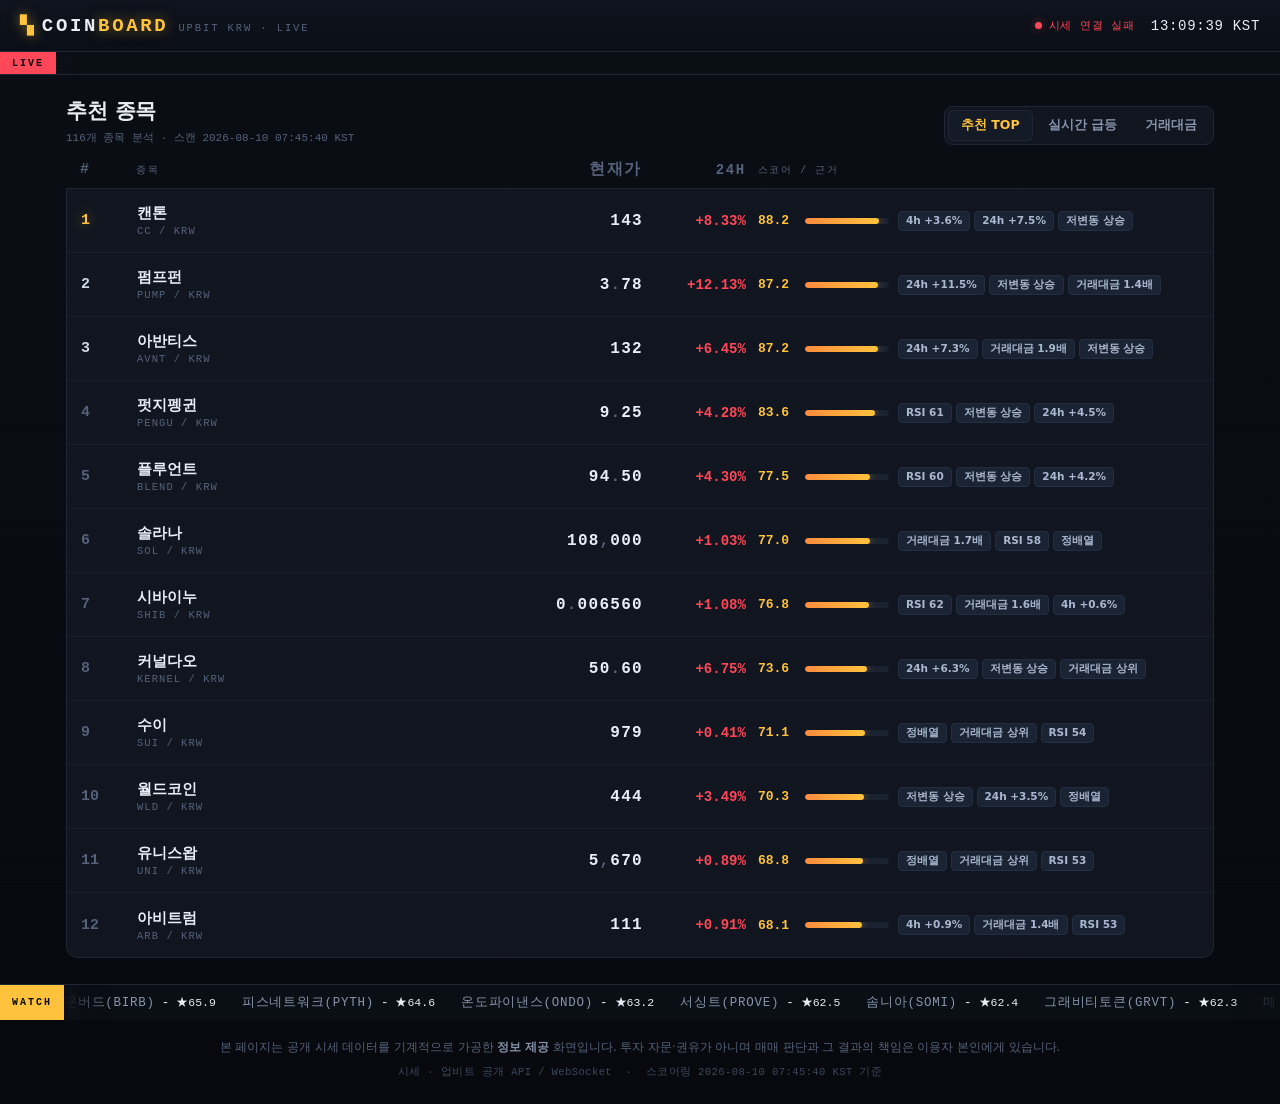
==== docs/index.html @ 60de138f "COIN BOARD: 업비트 실시간 추천 전광판 (정적 Pages + Actions 스코어링)" ====
<!DOCTYPE html>
<html lang="ko">
<head>
<meta charset="utf-8">
<meta name="viewport" content="width=device-width, initial-scale=1, viewport-fit=cover">
<title>COIN BOARD — 실시간 추천 전광판</title>
<meta name="description" content="업비트 실시간 시세를 받아 추천 종목을 전광판으로 표시합니다.">
<meta name="color-scheme" content="dark">
<link rel="stylesheet" href="style.css">
<link rel="icon" href="data:image/svg+xml,<svg xmlns='http://www.w3.org/2000/svg' viewBox='0 0 100 100'><text y='.9em' font-size='90'>📈</text></svg>">
</head>
<body>

<div class="scanlines" aria-hidden="true"></div>

<header class="topbar">
  <div class="brand">
    <span class="logo">▚</span>
    <span class="brand-name">COIN<em>BOARD</em></span>
    <span class="brand-sub">UPBIT KRW · LIVE</span>
  </div>
  <div class="status">
    <span class="conn" id="conn" data-state="connecting">
      <i class="dot"></i><span id="conn-label">연결 중</span>
    </span>
    <span class="clock" id="clock">--:--:--</span>
  </div>
</header>

<!-- 상단 실시간 시세 마퀴 -->
<section class="marquee-wrap" aria-label="실시간 시세">
  <div class="marquee-tag">LIVE</div>
  <div class="marquee" id="marquee-top"><div class="marquee-track" id="track-top"></div></div>
</section>

<main class="board">
  <div class="board-head">
    <div class="board-title">
      <h1>추천 종목</h1>
      <span class="board-meta" id="board-meta">스캔 정보 로딩 중…</span>
    </div>
    <nav class="tabs" id="tabs" role="tablist">
      <button class="tab is-on" data-view="reco" role="tab">추천 TOP</button>
      <button class="tab" data-view="gainers" role="tab">실시간 급등</button>
      <button class="tab" data-view="turnover" role="tab">거래대금</button>
    </nav>
  </div>

  <div class="col-head" id="col-head">
    <span class="c-rank">#</span>
    <span class="c-name">종목</span>
    <span class="c-price">현재가</span>
    <span class="c-chg">24H</span>
    <span class="c-score">스코어 / 근거</span>
  </div>

  <div class="rows" id="rows">
    <div class="skeleton">데이터를 불러오는 중…</div>
  </div>
</main>

<!-- 하단 관심종목 마퀴 -->
<section class="marquee-wrap bottom" aria-label="관심 종목">
  <div class="marquee-tag alt">WATCH</div>
  <div class="marquee"><div class="marquee-track" id="track-bottom"></div></div>
</section>

<footer class="foot">
  <p class="disclaimer">
    본 페이지는 공개 시세 데이터를 기계적으로 가공한 <strong>정보 제공</strong> 화면입니다.
    투자 자문·권유가 아니며 매매 판단과 그 결과의 책임은 이용자 본인에게 있습니다.
  </p>
  <p class="src">시세 · 업비트 공개 API / WebSocket &nbsp;·&nbsp; 스코어링 <span id="foot-scan">—</span></p>
</footer>

<script src="config.js"></script>
<script src="app.js"></script>
</body>
</html>
---- docs/style.css ----
/* COIN BOARD — 공항 안내판 느낌의 시세 전광판
   상승 = 빨강 / 하락 = 파랑 (국내 관행, 업비트와 동일) */

:root {
  --bg: #07090e;
  --bg-2: #0c1017;
  --panel: #10151f;
  --panel-2: #131a26;
  --line: #1e2635;
  --line-soft: #171e2b;

  --txt: #e8edf6;
  --txt-dim: #8794ab;
  --txt-faint: #55617a;

  --up: #ff4757;
  --up-glow: rgba(255, 71, 87, .45);
  --down: #3d8bfd;
  --down-glow: rgba(61, 139, 253, .45);
  --flat: #7c8798;

  --amber: #ffc23d;
  --amber-glow: rgba(255, 194, 61, .5);
  --mint: #2ee6a8;

  --mono: ui-monospace, "SF Mono", "JetBrains Mono", "D2Coding", Menlo, Consolas, monospace;
  --sans: -apple-system, BlinkMacSystemFont, "Pretendard", "Apple SD Gothic Neo",
          "Malgun Gothic", system-ui, sans-serif;

  --row-h: 64px;
}

* { box-sizing: border-box; }

html, body {
  margin: 0;
  padding: 0;
  background: var(--bg);
  color: var(--txt);
  font-family: var(--sans);
  -webkit-font-smoothing: antialiased;
  -webkit-text-size-adjust: 100%;
}

body {
  min-height: 100dvh;
  display: flex;
  flex-direction: column;
  background-image:
    radial-gradient(1200px 600px at 50% -10%, #16203300 0%, #0000 70%),
    linear-gradient(180deg, #0a0d14 0%, #07090e 100%);
  padding-top: env(safe-area-inset-top);
  padding-bottom: env(safe-area-inset-bottom);
}

/* CRT 스캔라인 — 전광판 질감 */
.scanlines {
  position: fixed;
  inset: 0;
  pointer-events: none;
  z-index: 100;
  background: repeating-linear-gradient(
    180deg, rgba(255,255,255,.016) 0 1px, transparent 1px 3px
  );
  mix-blend-mode: overlay;
}

/* ── 상단바 ───────────────────────────────────────────── */
.topbar {
  display: flex;
  align-items: center;
  justify-content: space-between;
  gap: 12px;
  padding: 14px 20px;
  border-bottom: 1px solid var(--line);
  background: linear-gradient(180deg, #0e131d, #0a0e16);
}

.brand { display: flex; align-items: baseline; gap: 10px; min-width: 0; }

.logo {
  color: var(--amber);
  font-size: 18px;
  letter-spacing: -2px;
  text-shadow: 0 0 12px var(--amber-glow);
}

.brand-name {
  font-family: var(--mono);
  font-size: 19px;
  font-weight: 700;
  letter-spacing: .14em;
}
.brand-name em {
  font-style: normal;
  color: var(--amber);
  text-shadow: 0 0 14px var(--amber-glow);
}

.brand-sub {
  font-family: var(--mono);
  font-size: 10.5px;
  letter-spacing: .18em;
  color: var(--txt-faint);
  white-space: nowrap;
}

.status { display: flex; align-items: center; gap: 16px; flex-shrink: 0; }

.conn {
  display: inline-flex;
  align-items: center;
  gap: 7px;
  font-family: var(--mono);
  font-size: 11px;
  letter-spacing: .08em;
  color: var(--txt-dim);
}
.conn .dot {
  width: 7px; height: 7px;
  border-radius: 50%;
  background: var(--txt-faint);
  box-shadow: 0 0 8px currentColor;
}
.conn[data-state="live"] .dot { background: var(--mint); box-shadow: 0 0 10px var(--mint); animation: pulse 1.8s ease-in-out infinite; }
.conn[data-state="live"] { color: var(--mint); }
.conn[data-state="connecting"] .dot { background: var(--amber); box-shadow: 0 0 10px var(--amber-glow); animation: pulse .9s ease-in-out infinite; }
.conn[data-state="down"] .dot { background: var(--up); box-shadow: 0 0 10px var(--up-glow); }
.conn[data-state="down"] { color: var(--up); }

@keyframes pulse { 0%,100% { opacity: 1 } 50% { opacity: .35 } }

.clock {
  font-family: var(--mono);
  font-size: 14px;
  font-variant-numeric: tabular-nums;
  color: var(--txt);
  letter-spacing: .05em;
}

/* ── 마퀴 ─────────────────────────────────────────────── */
.marquee-wrap {
  display: flex;
  align-items: stretch;
  border-bottom: 1px solid var(--line);
  background: #0a0e15;
  overflow: hidden;
}
.marquee-wrap.bottom { border-bottom: none; border-top: 1px solid var(--line); }

.marquee-tag {
  flex-shrink: 0;
  display: flex;
  align-items: center;
  padding: 0 12px;
  font-family: var(--mono);
  font-size: 10px;
  font-weight: 700;
  letter-spacing: .2em;
  color: #07090e;
  background: var(--up);
  box-shadow: 0 0 20px var(--up-glow);
}
.marquee-tag.alt { background: var(--amber); box-shadow: 0 0 20px var(--amber-glow); }

.marquee { flex: 1; overflow: hidden; position: relative; }
.marquee::after {
  content: "";
  position: absolute;
  inset: 0;
  pointer-events: none;
  background: linear-gradient(90deg, #0a0e15 0%, transparent 4%, transparent 96%, #0a0e15 100%);
}

.marquee-track {
  display: inline-flex;
  align-items: center;
  gap: 26px;
  padding: 9px 0;
  white-space: nowrap;
  will-change: transform;
  animation: scroll-x 58s linear infinite;
}
.marquee-wrap.bottom .marquee-track { animation-duration: 46s; animation-direction: reverse; }
.marquee:hover .marquee-track { animation-play-state: paused; }

@keyframes scroll-x {
  from { transform: translate3d(0, 0, 0); }
  to   { transform: translate3d(-50%, 0, 0); }
}

.mq-item {
  display: inline-flex;
  align-items: baseline;
  gap: 7px;
  font-family: var(--mono);
  font-size: 12.5px;
  font-variant-numeric: tabular-nums;
}
.mq-sym { color: var(--txt-dim); letter-spacing: .06em; }
.mq-price { color: var(--txt); }
.mq-chg { font-size: 11.5px; }
.mq-item.up .mq-chg, .mq-item.up .mq-price { color: var(--up); }
.mq-item.down .mq-chg, .mq-item.down .mq-price { color: var(--down); }
.mq-item.flat .mq-chg { color: var(--flat); }

/* ── 보드 ─────────────────────────────────────────────── */
.board {
  flex: 1;
  width: 100%;
  max-width: 1180px;
  margin: 0 auto;
  padding: 22px 16px 26px;
}

.board-head {
  display: flex;
  align-items: flex-end;
  justify-content: space-between;
  gap: 16px;
  flex-wrap: wrap;
  margin-bottom: 14px;
}

.board-title h1 {
  margin: 0;
  font-size: 21px;
  font-weight: 800;
  letter-spacing: -.01em;
}
.board-meta {
  display: block;
  margin-top: 5px;
  font-family: var(--mono);
  font-size: 11px;
  color: var(--txt-faint);
  font-variant-numeric: tabular-nums;
}

.tabs {
  display: flex;
  gap: 2px;
  padding: 3px;
  background: var(--panel);
  border: 1px solid var(--line);
  border-radius: 9px;
}
.tab {
  appearance: none;
  border: 0;
  background: transparent;
  color: var(--txt-dim);
  font-family: var(--sans);
  font-size: 12.5px;
  font-weight: 600;
  padding: 7px 13px;
  border-radius: 6px;
  cursor: pointer;
  transition: background .15s, color .15s;
  white-space: nowrap;
}
.tab:hover { color: var(--txt); }
.tab.is-on {
  background: var(--panel-2);
  color: var(--amber);
  box-shadow: inset 0 0 0 1px var(--line);
}

/* 컬럼 그리드 — 헤더와 행이 동일한 트랙을 쓴다 */
.col-head, .row {
  display: grid;
  grid-template-columns: 44px minmax(0, 1fr) 140px 92px minmax(0, 1.25fr);
  align-items: center;
  gap: 12px;
}

.col-head {
  padding: 0 14px 8px;
  font-family: var(--mono);
  font-size: 10px;
  letter-spacing: .16em;
  color: var(--txt-faint);
  border-bottom: 1px solid var(--line);
}
.col-head .c-price, .col-head .c-chg { text-align: right; }

.rows {
  display: flex;
  flex-direction: column;
  border: 1px solid var(--line);
  border-top: 0;
  border-radius: 0 0 12px 12px;
  overflow: hidden;
  background: var(--panel);
}

.skeleton {
  padding: 44px 16px;
  text-align: center;
  color: var(--txt-faint);
  font-family: var(--mono);
  font-size: 12px;
}

.row {
  position: relative;
  min-height: var(--row-h);
  padding: 10px 14px;
  border-bottom: 1px solid var(--line-soft);
  background: var(--panel);
  transition: background .2s;
}
.row:last-child { border-bottom: 0; }
.row:hover { background: var(--panel-2); }

/* 가격 변동 시 행 전체가 번쩍 — 전광판의 핵심 연출 */
.row.tick-up::before, .row.tick-down::before {
  content: "";
  position: absolute;
  inset: 0;
  pointer-events: none;
  animation: tick-flash .55s ease-out forwards;
}
.row.tick-up::before  { background: linear-gradient(90deg, var(--up-glow), transparent 55%); }
.row.tick-down::before { background: linear-gradient(90deg, var(--down-glow), transparent 55%); }
@keyframes tick-flash { from { opacity: .85 } to { opacity: 0 } }

.c-rank {
  font-family: var(--mono);
  font-size: 15px;
  font-weight: 700;
  color: var(--txt-faint);
  font-variant-numeric: tabular-nums;
}
.row:nth-child(1) .c-rank { color: var(--amber); text-shadow: 0 0 12px var(--amber-glow); }
.row:nth-child(2) .c-rank,
.row:nth-child(3) .c-rank { color: #cfd8e8; }

.c-name { min-width: 0; }
.n-ko {
  display: block;
  font-size: 14.5px;
  font-weight: 700;
  letter-spacing: -.01em;
  white-space: nowrap;
  overflow: hidden;
  text-overflow: ellipsis;
}
.n-sym {
  display: block;
  margin-top: 2px;
  font-family: var(--mono);
  font-size: 10.5px;
  letter-spacing: .1em;
  color: var(--txt-faint);
}
.badge-caution {
  display: inline-block;
  margin-left: 6px;
  padding: 1px 5px;
  border-radius: 3px;
  font-size: 9.5px;
  font-weight: 700;
  letter-spacing: .04em;
  color: #07090e;
  background: var(--amber);
  vertical-align: 1px;
}

/* 가격 — 스플릿플랩 */
.c-price {
  display: flex;
  justify-content: flex-end;
  align-items: center;
  gap: 1px;
  font-family: var(--mono);
  font-size: 16px;
  font-weight: 600;
  font-variant-numeric: tabular-nums;
  perspective: 320px;
}
.flap {
  display: inline-block;
  min-width: .62em;
  text-align: center;
  transform-style: preserve-3d;
  backface-visibility: hidden;
}
.flap.sep { min-width: .34em; color: var(--txt-faint); }
.flap.flip { animation: flap .26s cubic-bezier(.38, .02, .3, 1); }
@keyframes flap {
  0%   { transform: rotateX(0deg);    filter: brightness(1); }
  49%  { transform: rotateX(-88deg);  filter: brightness(2.2); }
  51%  { transform: rotateX(88deg);   filter: brightness(2.2); }
  100% { transform: rotateX(0deg);    filter: brightness(1); }
}

.c-price.up  { color: var(--up); }
.c-price.down { color: var(--down); }

.c-chg {
  text-align: right;
  font-family: var(--mono);
  font-size: 14px;
  font-weight: 700;
  font-variant-numeric: tabular-nums;
}
.c-chg.up { color: var(--up); }
.c-chg.down { color: var(--down); }
.c-chg.flat { color: var(--flat); }

/* 스코어 + 근거 */
.c-score { min-width: 0; }
.score-line {
  display: flex;
  align-items: center;
  gap: 9px;
  flex-wrap: wrap;
}
.score-num {
  font-family: var(--mono);
  font-size: 13px;
  font-weight: 700;
  color: var(--amber);
  font-variant-numeric: tabular-nums;
  min-width: 38px;
}
.gauge {
  position: relative;
  flex: 0 0 84px;   /* 게이지가 컬럼 전체를 먹으면 근거 태그가 밀린다 */
  height: 6px;
  border-radius: 3px;
  background: #1a2230;
  overflow: hidden;
}
.gauge > i {
  display: block;
  height: 100%;
  border-radius: 3px;
  background: linear-gradient(90deg, #ff8a3d, var(--amber));
  box-shadow: 0 0 10px var(--amber-glow);
  transition: width .6s cubic-bezier(.2,.8,.2,1);
}
.tags {
  display: flex;
  flex-wrap: wrap;
  gap: 4px;
  flex: 1 1 auto;
  min-width: 0;
}
.tag {
  font-size: 10.5px;
  font-weight: 600;
  padding: 2px 7px;
  border-radius: 4px;
  background: #1a2333;
  color: #a9b8d0;
  border: 1px solid #232e42;
  white-space: nowrap;
}
.tag.warn { background: #3a2412; color: var(--amber); border-color: #563618; }

/* 실시간 뷰에서는 스코어 대신 거래대금 표시 */
.live-note {
  font-family: var(--mono);
  font-size: 11.5px;
  color: var(--txt-dim);
  font-variant-numeric: tabular-nums;
}
.live-note b { color: var(--txt); font-weight: 600; }

/* ── 푸터 ─────────────────────────────────────────────── */
.foot {
  max-width: 1180px;
  margin: 0 auto;
  padding: 18px 16px 26px;
  text-align: center;
}
.disclaimer {
  margin: 0 0 8px;
  font-size: 11.5px;
  line-height: 1.65;
  color: var(--txt-faint);
}
.disclaimer strong { color: var(--txt-dim); }
.src {
  margin: 0;
  font-family: var(--mono);
  font-size: 10.5px;
  color: #3d475c;
  letter-spacing: .04em;
}

/* ── 모바일 ───────────────────────────────────────────── */
@media (max-width: 760px) {
  :root { --row-h: 60px; }

  .topbar { padding: 11px 14px; }
  .brand-sub { display: none; }
  .brand-name { font-size: 16px; }
  .clock { font-size: 12px; }

  .board { padding: 16px 10px 20px; }
  .board-head { align-items: stretch; }
  .tabs { width: 100%; }
  .tab { flex: 1; text-align: center; padding: 8px 6px; }

  /* 스코어 컬럼은 이름 아래로 내린다 */
  .col-head, .row {
    grid-template-columns: 30px minmax(0, 1fr) 108px 74px;
    gap: 8px;
  }
  .col-head .c-score { display: none; }
  .c-score {
    grid-column: 2 / -1;
    grid-row: 2;
    margin-top: 7px;
  }
  .row { padding: 9px 11px; }
  .c-price { font-size: 14.5px; }
  .c-chg { font-size: 12.5px; }
  .n-ko { font-size: 13.5px; }
  .tags { margin-top: 5px; }
  .tag { font-size: 10px; }
}

@media (prefers-reduced-motion: reduce) {
  .marquee-track { animation: none; }
  .flap.flip { animation: none; }
  .row.tick-up::before, .row.tick-down::before { animation: none; opacity: 0; }
  .conn .dot { animation: none !important; }
}
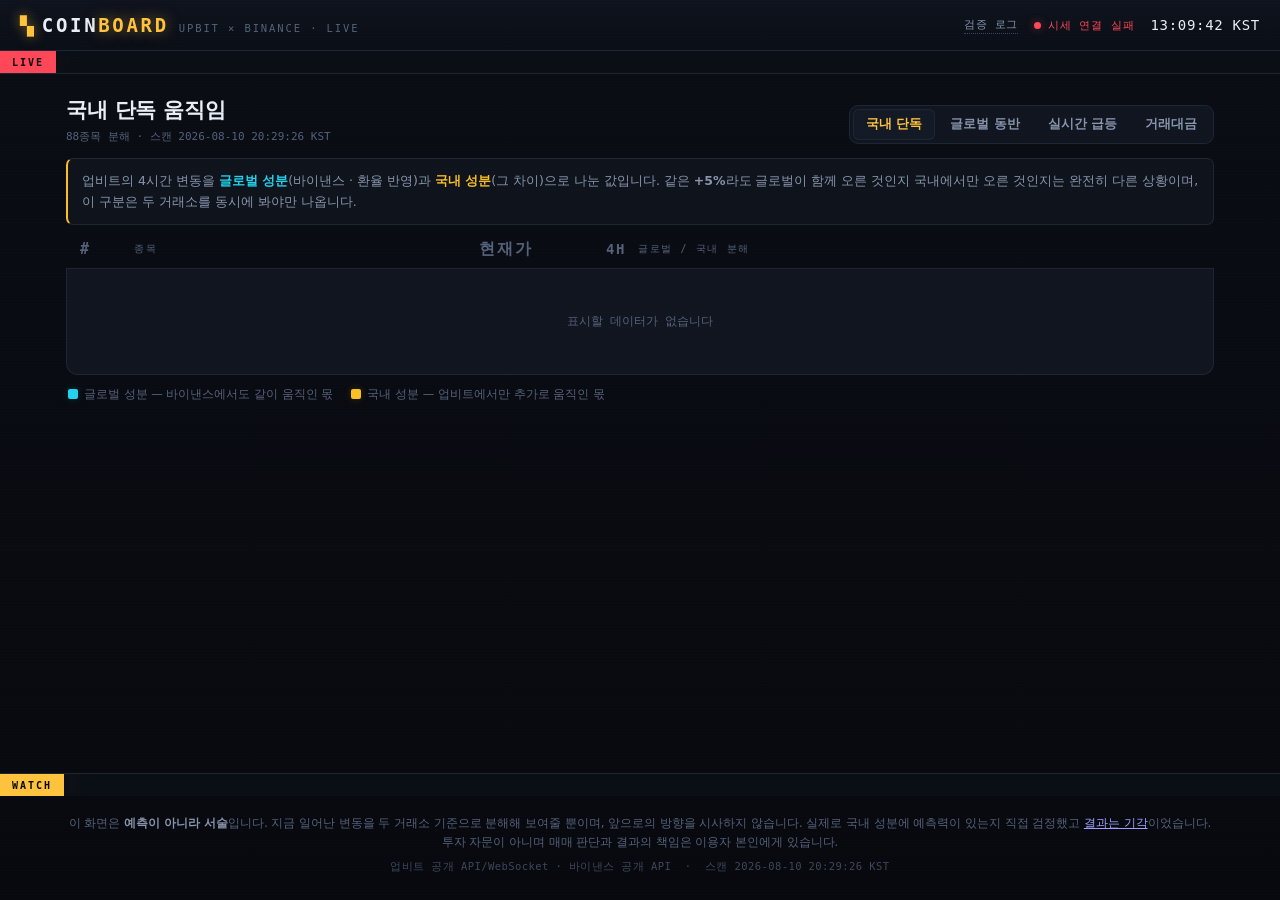
==== commit 9e61ef42: "예측 스크리너 → 국내/글로벌 분해 전광판으로 전환 세 신호를 검정해 전부 기각: - Δ김치프리미엄: GAP 1h에서 IC -0.177 → -0.003 (bid-ask bounce" ====
--- a/docs/index.html
+++ b/docs/index.html
@@ -3,11 +3,11 @@
 <head>
 <meta charset="utf-8">
 <meta name="viewport" content="width=device-width, initial-scale=1, viewport-fit=cover">
-<title>COIN BOARD — 실시간 추천 전광판</title>
-<meta name="description" content="업비트 실시간 시세를 받아 추천 종목을 전광판으로 표시합니다.">
+<title>COIN BOARD — 국내 vs 글로벌 실시간 분해</title>
+<meta name="description" content="업비트 가격 변동을 글로벌 성분과 국내 성분으로 분해해 실시간으로 보여줍니다.">
 <meta name="color-scheme" content="dark">
 <link rel="stylesheet" href="style.css">
-<link rel="icon" href="data:image/svg+xml,<svg xmlns='http://www.w3.org/2000/svg' viewBox='0 0 100 100'><text y='.9em' font-size='90'>📈</text></svg>">
+<link rel="icon" href="data:image/svg+xml,<svg xmlns='http://www.w3.org/2000/svg' viewBox='0 0 100 100'><text y='.9em' font-size='90'>📊</text></svg>">
 </head>
 <body>
 
@@ -17,9 +17,10 @@
   <div class="brand">
     <span class="logo">▚</span>
     <span class="brand-name">COIN<em>BOARD</em></span>
-    <span class="brand-sub">UPBIT KRW · LIVE</span>
+    <span class="brand-sub">UPBIT × BINANCE · LIVE</span>
   </div>
   <div class="status">
+    <a class="nav-link" href="research.html">검증 로그</a>
     <span class="conn" id="conn" data-state="connecting">
       <i class="dot"></i><span id="conn-label">연결 중</span>
     </span>
@@ -27,7 +28,6 @@
   </div>
 </header>
 
-<!-- 상단 실시간 시세 마퀴 -->
 <section class="marquee-wrap" aria-label="실시간 시세">
   <div class="marquee-tag">LIVE</div>
   <div class="marquee" id="marquee-top"><div class="marquee-track" id="track-top"></div></div>
@@ -36,30 +36,42 @@
 <main class="board">
   <div class="board-head">
     <div class="board-title">
-      <h1>추천 종목</h1>
-      <span class="board-meta" id="board-meta">스캔 정보 로딩 중…</span>
+      <h1 id="view-title">국내 단독 움직임</h1>
+      <span class="board-meta" id="board-meta">로딩 중…</span>
     </div>
     <nav class="tabs" id="tabs" role="tablist">
-      <button class="tab is-on" data-view="reco" role="tab">추천 TOP</button>
+      <button class="tab is-on" data-view="korea" role="tab">국내 단독</button>
+      <button class="tab" data-view="global" role="tab">글로벌 동반</button>
       <button class="tab" data-view="gainers" role="tab">실시간 급등</button>
       <button class="tab" data-view="turnover" role="tab">거래대금</button>
     </nav>
   </div>
 
+  <p class="explain" id="explain">
+    업비트의 4시간 변동을 <b class="c-g">글로벌 성분</b>(바이낸스 · 환율 반영)과
+    <b class="c-k">국내 성분</b>(그 차이)으로 나눈 값입니다.
+    같은 <b>+5%</b>라도 글로벌이 함께 오른 것인지 국내에서만 오른 것인지는 완전히 다른 상황이며,
+    이 구분은 두 거래소를 동시에 봐야만 나옵니다.
+  </p>
+
   <div class="col-head" id="col-head">
     <span class="c-rank">#</span>
     <span class="c-name">종목</span>
     <span class="c-price">현재가</span>
-    <span class="c-chg">24H</span>
-    <span class="c-score">스코어 / 근거</span>
+    <span class="c-chg">4H</span>
+    <span class="c-score">글로벌 / 국내 분해</span>
   </div>
 
   <div class="rows" id="rows">
     <div class="skeleton">데이터를 불러오는 중…</div>
   </div>
+
+  <p class="legend">
+    <span class="key"><i class="sw g"></i>글로벌 성분 — 바이낸스에서도 같이 움직인 몫</span>
+    <span class="key"><i class="sw k"></i>국내 성분 — 업비트에서만 추가로 움직인 몫</span>
+  </p>
 </main>
 
-<!-- 하단 관심종목 마퀴 -->
 <section class="marquee-wrap bottom" aria-label="관심 종목">
   <div class="marquee-tag alt">WATCH</div>
   <div class="marquee"><div class="marquee-track" id="track-bottom"></div></div>
@@ -67,10 +79,12 @@
 
 <footer class="foot">
   <p class="disclaimer">
-    본 페이지는 공개 시세 데이터를 기계적으로 가공한 <strong>정보 제공</strong> 화면입니다.
-    투자 자문·권유가 아니며 매매 판단과 그 결과의 책임은 이용자 본인에게 있습니다.
+    이 화면은 <strong>예측이 아니라 서술</strong>입니다. 지금 일어난 변동을 두 거래소 기준으로 분해해
+    보여줄 뿐이며, 앞으로의 방향을 시사하지 않습니다.
+    실제로 국내 성분에 예측력이 있는지 직접 검정했고 <a href="research.html">결과는 기각</a>이었습니다.
+    투자 자문이 아니며 매매 판단과 결과의 책임은 이용자 본인에게 있습니다.
   </p>
-  <p class="src">시세 · 업비트 공개 API / WebSocket &nbsp;·&nbsp; 스코어링 <span id="foot-scan">—</span></p>
+  <p class="src">업비트 공개 API/WebSocket · 바이낸스 공개 API &nbsp;·&nbsp; 스캔 <span id="foot-scan">—</span></p>
 </footer>
 
 <script src="config.js"></script>
--- a/docs/style.css
+++ b/docs/style.css
@@ -22,6 +22,12 @@
   --amber: #ffc23d;
   --amber-glow: rgba(255, 194, 61, .5);
   --mint: #2ee6a8;
+
+  /* 분해 전용 색 — 상승/하락(빨강·파랑)과 절대 겹치면 안 된다 */
+  --global: #22d3ee;
+  --global-dim: rgba(34, 211, 238, .18);
+  --korea: #fbbf24;
+  --korea-dim: rgba(251, 191, 36, .18);
 
   --mono: ui-monospace, "SF Mono", "JetBrains Mono", "D2Coding", Menlo, Consolas, monospace;
   --sans: -apple-system, BlinkMacSystemFont, "Pretendard", "Apple SD Gothic Neo",
@@ -269,7 +275,7 @@
 /* 컬럼 그리드 — 헤더와 행이 동일한 트랙을 쓴다 */
 .col-head, .row {
   display: grid;
-  grid-template-columns: 44px minmax(0, 1fr) 140px 92px minmax(0, 1.25fr);
+  grid-template-columns: 42px minmax(0, .85fr) 128px 82px minmax(0, 1.85fr);
   align-items: center;
   gap: 12px;
 }
@@ -460,6 +466,81 @@
 }
 .tag.warn { background: #3a2412; color: var(--amber); border-color: #563618; }
 
+/* ── 분해 ─────────────────────────────────────────────── */
+.c-g { color: var(--global); }
+.c-k { color: var(--korea); }
+
+.nav-link {
+  font-family: var(--mono);
+  font-size: 11px;
+  letter-spacing: .06em;
+  color: var(--txt-dim);
+  text-decoration: none;
+  border-bottom: 1px dotted #39445a;
+  padding-bottom: 1px;
+}
+.nav-link:hover { color: var(--amber); border-color: var(--amber); }
+
+.explain {
+  margin: 0 0 14px;
+  padding: 11px 14px;
+  border: 1px solid var(--line);
+  border-left: 2px solid var(--korea);
+  border-radius: 7px;
+  background: #0e131c;
+  font-size: 12.5px;
+  line-height: 1.7;
+  color: var(--txt-dim);
+}
+.explain b { font-weight: 700; }
+
+.legend {
+  display: flex;
+  flex-wrap: wrap;
+  gap: 6px 18px;
+  margin: 12px 2px 0;
+  font-size: 11.5px;
+  color: var(--txt-faint);
+}
+.key { display: inline-flex; align-items: center; gap: 6px; }
+.sw { width: 10px; height: 10px; border-radius: 2px; display: inline-block; }
+.sw.g { background: var(--global); box-shadow: 0 0 8px var(--global-dim); }
+.sw.k { background: var(--korea); box-shadow: 0 0 8px var(--korea-dim); }
+
+/* 누적 막대: 중앙이 0, 글로벌 기여에 국내 기여를 이어 붙인다.
+   막대 끝점이 곧 업비트 총변동이 되도록 만든 것이 핵심이다. */
+.dbar {
+  position: relative;
+  flex: 0 0 132px;
+  height: 15px;
+  border-radius: 3px;
+  background: #131a26;
+  overflow: hidden;
+}
+.dbar > i { position: absolute; top: 3px; height: 9px; border-radius: 2px; }
+.dbar > .axis {
+  left: 50%; top: 0; width: 1px; height: 100%;
+  background: #2e3950; border-radius: 0;
+}
+.dbar > .sg { background: var(--global); box-shadow: 0 0 8px var(--global-dim); }
+.dbar > .sk { background: var(--korea); box-shadow: 0 0 8px var(--korea-dim); }
+
+.dnums {
+  display: inline-flex;
+  align-items: baseline;
+  gap: 3px;
+  font-family: var(--mono);
+  font-size: 11.5px;
+  font-variant-numeric: tabular-nums;
+  white-space: nowrap;
+}
+.dnums .plus { color: var(--txt-faint); }
+
+.tag.verdict { border-width: 1px; border-style: solid; }
+.tag.verdict.korea  { background: #33280c; color: var(--korea); border-color: #4d3c11; }
+.tag.verdict.global { background: #0b2c33; color: var(--global); border-color: #114049; }
+.tag.verdict.flat   { background: #1a2030; color: var(--txt-dim); border-color: #262f42; }
+
 /* 실시간 뷰에서는 스코어 대신 거래대금 표시 */
 .live-note {
   font-family: var(--mono);
@@ -468,6 +549,103 @@
   font-variant-numeric: tabular-nums;
 }
 .live-note b { color: var(--txt); font-weight: 600; }
+
+/* ── 문서 페이지 (검증 로그) ──────────────────────────── */
+.doc {
+  flex: 1;
+  width: 100%;
+  max-width: 860px;
+  margin: 0 auto;
+  padding: 30px 18px 12px;
+  line-height: 1.75;
+}
+.doc h1 {
+  margin: 0 0 10px;
+  font-size: 25px;
+  letter-spacing: -.02em;
+}
+.doc h1 em { font-style: normal; color: var(--up); }
+.doc h2 {
+  margin: 34px 0 10px;
+  padding-top: 18px;
+  border-top: 1px solid var(--line);
+  font-size: 16px;
+  letter-spacing: -.01em;
+}
+.doc p { margin: 0 0 12px; font-size: 13.5px; color: #c2cbdb; }
+.lede { font-size: 14.5px !important; color: var(--txt-dim) !important; }
+.doc strong, .doc b { color: var(--txt); }
+
+.callout {
+  margin: 18px 0 8px;
+  padding: 14px 16px;
+  border: 1px solid #3a2c12;
+  border-left: 3px solid var(--amber);
+  border-radius: 8px;
+  background: #17130a;
+  font-size: 13.5px;
+  color: #d8cdb4;
+}
+.callout b { color: var(--amber); }
+
+.meth { margin: 0 0 12px; padding-left: 18px; }
+.meth li { margin-bottom: 7px; font-size: 13px; color: #b3bccd; }
+
+.note { font-family: var(--mono); font-size: 11.5px; color: var(--txt-faint) !important; }
+
+.tbl {
+  width: 100%;
+  border-collapse: collapse;
+  margin: 12px 0 14px;
+  font-family: var(--mono);
+  font-size: 12.5px;
+  font-variant-numeric: tabular-nums;
+}
+.tbl th {
+  text-align: left;
+  padding: 8px 10px;
+  border-bottom: 1px solid var(--line);
+  color: var(--txt-faint);
+  font-weight: 600;
+  font-size: 11px;
+  letter-spacing: .08em;
+}
+.tbl td {
+  padding: 8px 10px;
+  border-bottom: 1px solid var(--line-soft);
+  color: #c2cbdb;
+}
+.tbl tr.hl td { background: #101722; color: var(--txt); }
+.tbl td.bad { color: var(--up); }
+
+.verdict-line {
+  padding: 11px 14px;
+  border-radius: 7px;
+  font-size: 13px !important;
+}
+.verdict-line.reject {
+  background: #1a1013;
+  border-left: 3px solid var(--up);
+  color: #d7bfc3 !important;
+}
+
+.fml {
+  padding: 14px 16px;
+  border: 1px solid var(--line);
+  border-radius: 8px;
+  background: #0d1219;
+  font-family: var(--mono);
+  font-size: 12px !important;
+  line-height: 1.9;
+  overflow-x: auto;
+}
+
+@media (max-width: 760px) {
+  .doc { padding: 22px 14px 10px; }
+  .doc h1 { font-size: 21px; }
+  .tbl { font-size: 11.5px; }
+  .tbl th, .tbl td { padding: 7px 6px; }
+}
 
 /* ── 푸터 ─────────────────────────────────────────────── */
 .foot {
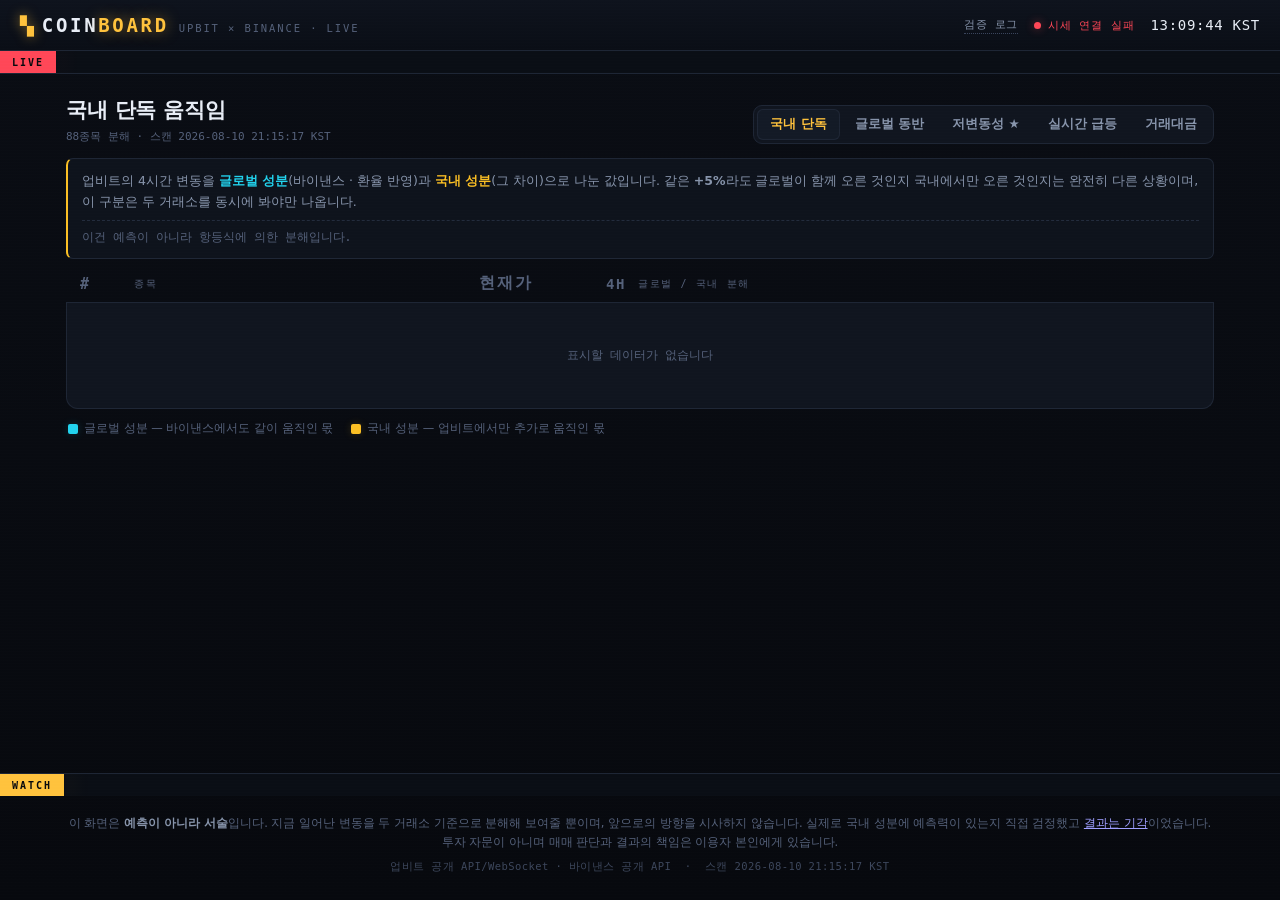
==== commit 7a1c8870: "팩터 스터디 1007일: 저변동성 채택, 나머지 14개 기각 표본을 교집합(201일)에서 합집합(1007일)으로 고치자 결과가 뒤집힘: - 저변동성: 7d IC +0.1183 (t" ====
--- a/docs/index.html
+++ b/docs/index.html
@@ -42,6 +42,7 @@
     <nav class="tabs" id="tabs" role="tablist">
       <button class="tab is-on" data-view="korea" role="tab">국내 단독</button>
       <button class="tab" data-view="global" role="tab">글로벌 동반</button>
+      <button class="tab" data-view="lowvol" role="tab">저변동성 ★</button>
       <button class="tab" data-view="gainers" role="tab">실시간 급등</button>
       <button class="tab" data-view="turnover" role="tab">거래대금</button>
     </nav>
--- a/docs/style.css
+++ b/docs/style.css
@@ -493,6 +493,17 @@
   color: var(--txt-dim);
 }
 .explain b { font-weight: 700; }
+.explain .ev {
+  display: block;
+  margin-top: 7px;
+  padding-top: 7px;
+  border-top: 1px dashed #232c3d;
+  font-family: var(--mono);
+  font-size: 11.5px;
+  color: var(--txt-faint);
+}
+.explain .ev b { color: var(--mint); }
+.explain .ev a { color: var(--amber); }
 
 .legend {
   display: flex;
@@ -622,6 +633,13 @@
   padding: 11px 14px;
   border-radius: 7px;
   font-size: 13px !important;
+}
+.doc h2.ok { color: var(--mint); }
+.tbl td.good { color: var(--mint); }
+.verdict-line.accept {
+  background: #0d1c17;
+  border-left: 3px solid var(--mint);
+  color: #bcd7cd !important;
 }
 .verdict-line.reject {
   background: #1a1013;
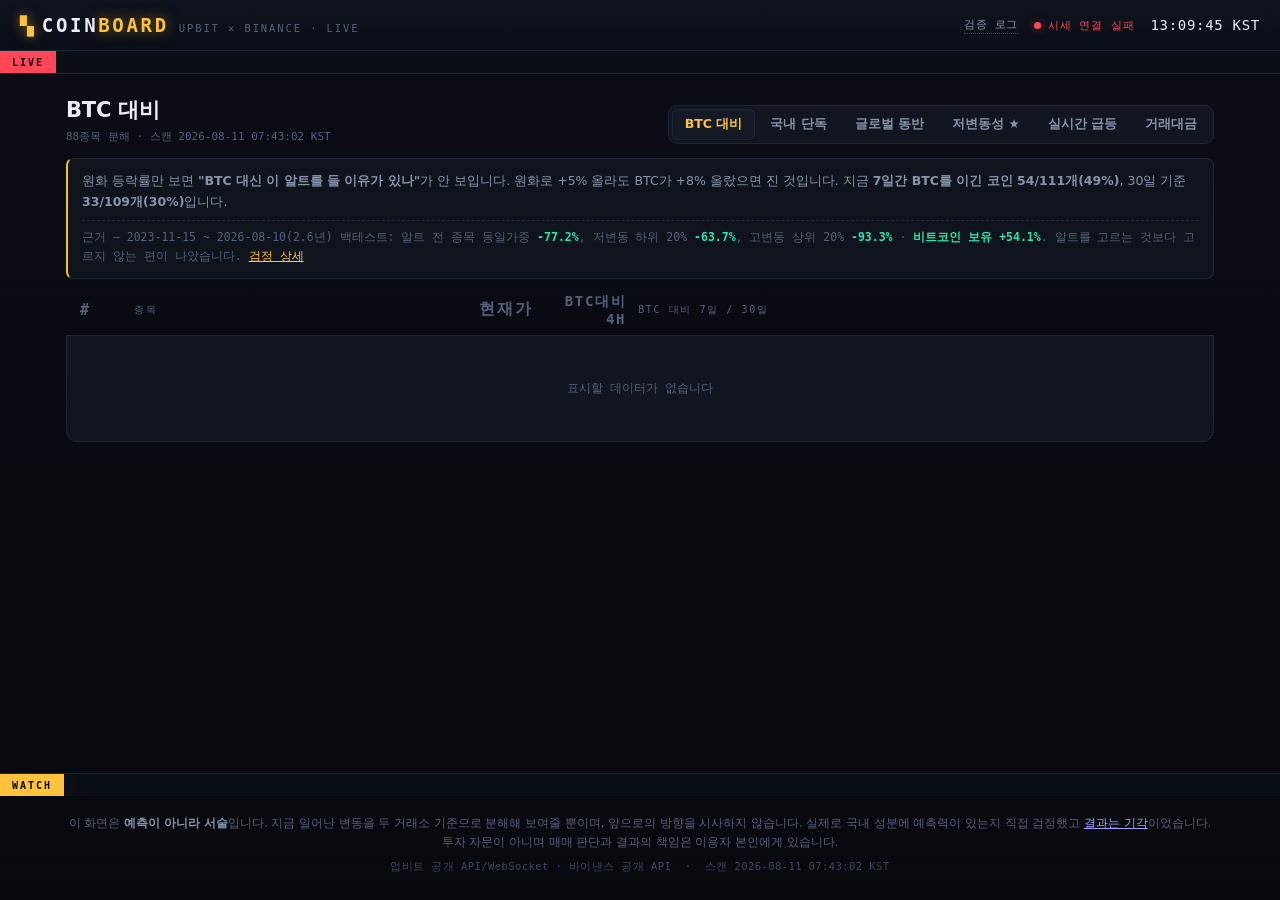
==== commit 1625adcd: "BTC 대비 축을 기본으로 + 포트폴리오 백테스트 공개 IC를 사용자 언어로 번역한 결과가 방향을 바꿈: - 저변동 하위20% 실제 운용 시 2.6년 -63.7% (평균 알트 -7" ====
--- a/docs/index.html
+++ b/docs/index.html
@@ -36,11 +36,12 @@
 <main class="board">
   <div class="board-head">
     <div class="board-title">
-      <h1 id="view-title">국내 단독 움직임</h1>
+      <h1 id="view-title">BTC 대비</h1>
       <span class="board-meta" id="board-meta">로딩 중…</span>
     </div>
     <nav class="tabs" id="tabs" role="tablist">
-      <button class="tab is-on" data-view="korea" role="tab">국내 단독</button>
+      <button class="tab is-on" data-view="btc" role="tab">BTC 대비</button>
+      <button class="tab" data-view="korea" role="tab">국내 단독</button>
       <button class="tab" data-view="global" role="tab">글로벌 동반</button>
       <button class="tab" data-view="lowvol" role="tab">저변동성 ★</button>
       <button class="tab" data-view="gainers" role="tab">실시간 급등</button>
@@ -59,15 +60,15 @@
     <span class="c-rank">#</span>
     <span class="c-name">종목</span>
     <span class="c-price">현재가</span>
-    <span class="c-chg">4H</span>
-    <span class="c-score">글로벌 / 국내 분해</span>
+    <span class="c-chg">BTC대비 4H</span>
+    <span class="c-score">BTC 대비 7일 / 30일</span>
   </div>
 
   <div class="rows" id="rows">
     <div class="skeleton">데이터를 불러오는 중…</div>
   </div>
 
-  <p class="legend">
+  <p class="legend" id="legend">
     <span class="key"><i class="sw g"></i>글로벌 성분 — 바이낸스에서도 같이 움직인 몫</span>
     <span class="key"><i class="sw k"></i>국내 성분 — 업비트에서만 추가로 움직인 몫</span>
   </p>
--- a/docs/style.css
+++ b/docs/style.css
@@ -698,8 +698,16 @@
 
   .board { padding: 16px 10px 20px; }
   .board-head { align-items: stretch; }
-  .tabs { width: 100%; }
-  .tab { flex: 1; text-align: center; padding: 8px 6px; }
+  /* 탭이 늘어나면 flex:1로는 최소 콘텐츠 폭 아래로 안 줄어 페이지가 넘친다.
+     페이지 대신 탭 스트립만 가로 스크롤시킨다. */
+  .tabs {
+    width: 100%;
+    overflow-x: auto;
+    scrollbar-width: none;
+    -webkit-overflow-scrolling: touch;
+  }
+  .tabs::-webkit-scrollbar { display: none; }
+  .tab { flex: 0 0 auto; text-align: center; padding: 8px 11px; }
 
   /* 스코어 컬럼은 이름 아래로 내린다 */
   .col-head, .row {
@@ -726,3 +734,12 @@
   .row.tick-up::before, .row.tick-down::before { animation: none; opacity: 0; }
   .conn .dot { animation: none !important; }
 }
+
+/* BTC 대비 막대 — 0을 기준으로 좌우, 상승=빨강/하락=파랑 */
+.dbar > .sr.up   { background: var(--up);   box-shadow: 0 0 8px var(--up-glow); }
+.dbar > .sr.down { background: var(--down); box-shadow: 0 0 8px var(--down-glow); }
+.dnums b.up   { color: var(--up); }
+.dnums b.down { color: var(--down); }
+.dnums b.flat { color: var(--flat); }
+
+.doc h2.warn { color: var(--amber); }
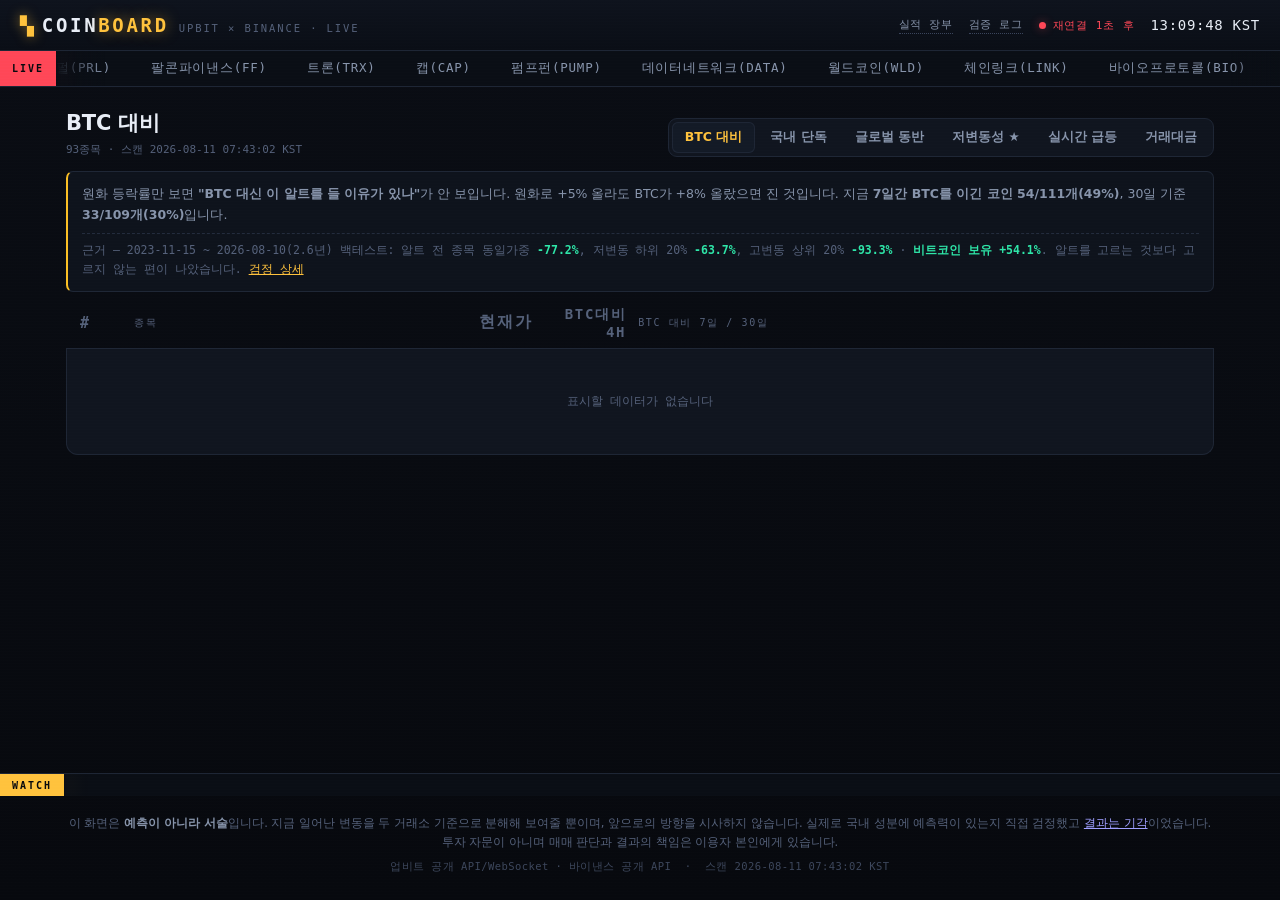
==== commit 3217e43e: "공개 실적 장부 추가 — 추천 동결 기록 + 전건 사후 채점 6개 규칙(저변동/급등추종/국내단독 + 랜덤·BTC·동일가중 기준선)을 매일 09:10 KST에 진입가와 함께 동결 기" ====
--- a/docs/index.html
+++ b/docs/index.html
@@ -20,6 +20,7 @@
     <span class="brand-sub">UPBIT × BINANCE · LIVE</span>
   </div>
   <div class="status">
+    <a class="nav-link" href="record.html">실적 장부</a>
     <a class="nav-link" href="research.html">검증 로그</a>
     <span class="conn" id="conn" data-state="connecting">
       <i class="dot"></i><span id="conn-label">연결 중</span>
--- a/docs/style.css
+++ b/docs/style.css
@@ -743,3 +743,26 @@
 .dnums b.flat { color: var(--flat); }
 
 .doc h2.warn { color: var(--amber); }
+
+/* ── 실적 장부 ────────────────────────────────────────── */
+.tbl-wrap { overflow-x: auto; }        /* 표는 페이지가 아니라 자기 안에서 스크롤 */
+.tbl-wrap .tbl { min-width: 620px; }
+.tbl td.good { color: var(--mint); }
+.callout.warn-box {
+  border-color: #3a1c1c;
+  border-left-color: var(--up);
+  background: #170f10;
+  color: #d6bcbf;
+}
+.callout.warn-box b { color: var(--up); }
+.badge-base {
+  display: inline-block;
+  margin-left: 5px;
+  padding: 1px 5px;
+  border-radius: 3px;
+  font-size: 9.5px;
+  font-weight: 700;
+  color: #07090e;
+  background: var(--txt-dim);
+  vertical-align: 1px;
+}
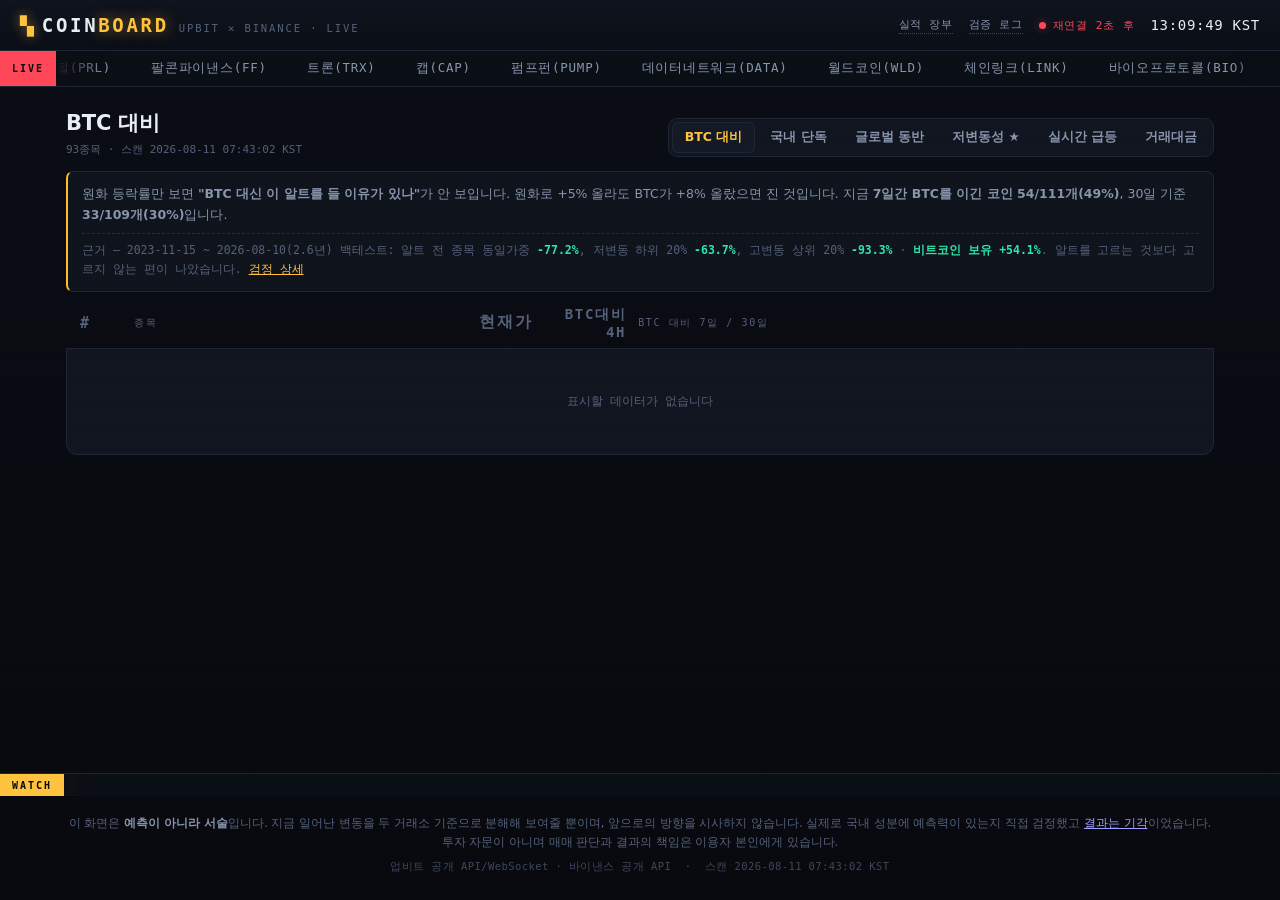
==== commit 4bb4c001: "실제 추천 종목을 사이트에 노출 + 로고 홈 링크 - 집계만 공개하고 종목을 숨기면 검증 가능한 기록이 아니다.   진행 중인 추천 표 추가: 종목/기록일/진입가/현재가/평가손익/" ====
--- a/docs/index.html
+++ b/docs/index.html
@@ -14,11 +14,11 @@
 <div class="scanlines" aria-hidden="true"></div>
 
 <header class="topbar">
-  <div class="brand">
+  <a class="brand" href="index.html">
     <span class="logo">▚</span>
     <span class="brand-name">COIN<em>BOARD</em></span>
     <span class="brand-sub">UPBIT × BINANCE · LIVE</span>
-  </div>
+  </a>
   <div class="status">
     <a class="nav-link" href="record.html">실적 장부</a>
     <a class="nav-link" href="research.html">검증 로그</a>
--- a/docs/style.css
+++ b/docs/style.css
@@ -766,3 +766,18 @@
   background: var(--txt-dim);
   vertical-align: 1px;
 }
+
+/* 로고 클릭 → 홈 */
+a.brand { text-decoration: none; color: inherit; cursor: pointer; }
+a.brand:hover .brand-name { opacity: .82; }
+
+/* 진행 중인 추천 상태 배지 */
+#pick-tabs { margin: 0 0 12px; flex-wrap: wrap; overflow-x: auto; scrollbar-width: none; }
+#pick-tabs::-webkit-scrollbar { display: none; }
+.tag.st-open   { background: #16283a; color: var(--global); border-color: #1d3a4d; }
+.tag.st-tp     { background: #10301f; color: var(--mint); border-color: #17452c; }
+.tag.st-sl     { background: #2f1418; color: var(--up); border-color: #4a1f26; }
+.tag.st-expire { background: #1f2432; color: var(--txt-dim); border-color: #2b3244; }
+.tag.st-pending{ background: #2a2412; color: var(--amber); border-color: #3d3517; }
+.tag.st-hold   { background: #1a2030; color: var(--txt-dim); border-color: #262f42; }
+.tag.st-closed { background: #1f2432; color: var(--txt-faint); border-color: #2b3244; }
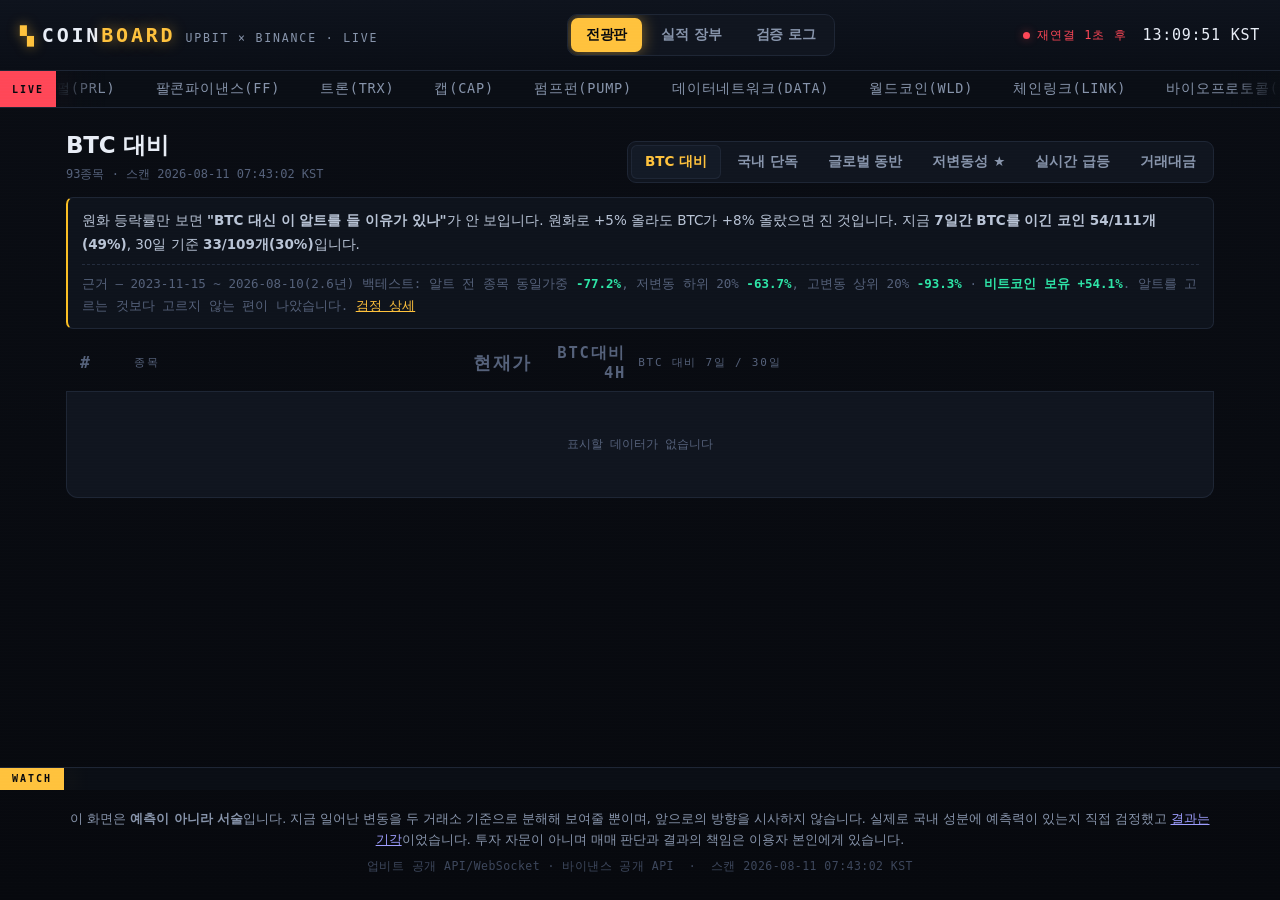
==== commit 0ee8a3b6: "가독성 개선 — 상단 메뉴 재설계 + 전반 폰트 상향 메뉴: 11px 점선 텍스트라 사실상 안 보였다. 세 페이지 공통 알약형 메뉴로 바꾸고(전광판/실적 장부/검증 로그) 현재 위" ====
--- a/docs/index.html
+++ b/docs/index.html
@@ -19,9 +19,12 @@
     <span class="brand-name">COIN<em>BOARD</em></span>
     <span class="brand-sub">UPBIT × BINANCE · LIVE</span>
   </a>
-  <div class="status">
+  <nav class="nav">
+    <a class="nav-link is-active" href="index.html">전광판</a>
     <a class="nav-link" href="record.html">실적 장부</a>
     <a class="nav-link" href="research.html">검증 로그</a>
+  </nav>
+  <div class="status">
     <span class="conn" id="conn" data-state="connecting">
       <i class="dot"></i><span id="conn-label">연결 중</span>
     </span>
--- a/docs/style.css
+++ b/docs/style.css
@@ -93,7 +93,7 @@
 
 .brand-name {
   font-family: var(--mono);
-  font-size: 19px;
+  font-size: 20px;
   font-weight: 700;
   letter-spacing: .14em;
 }
@@ -105,9 +105,9 @@
 
 .brand-sub {
   font-family: var(--mono);
-  font-size: 10.5px;
-  letter-spacing: .18em;
-  color: var(--txt-faint);
+  font-size: 11.5px;
+  letter-spacing: .16em;
+  color: var(--txt-dim);
   white-space: nowrap;
 }
 
@@ -118,7 +118,7 @@
   align-items: center;
   gap: 7px;
   font-family: var(--mono);
-  font-size: 11px;
+  font-size: 12px;
   letter-spacing: .08em;
   color: var(--txt-dim);
 }
@@ -138,7 +138,7 @@
 
 .clock {
   font-family: var(--mono);
-  font-size: 14px;
+  font-size: 15px;
   font-variant-numeric: tabular-nums;
   color: var(--txt);
   letter-spacing: .05em;
@@ -200,12 +200,12 @@
   align-items: baseline;
   gap: 7px;
   font-family: var(--mono);
-  font-size: 12.5px;
+  font-size: 13.5px;
   font-variant-numeric: tabular-nums;
 }
 .mq-sym { color: var(--txt-dim); letter-spacing: .06em; }
 .mq-price { color: var(--txt); }
-.mq-chg { font-size: 11.5px; }
+.mq-chg { font-size: 12.5px; }
 .mq-item.up .mq-chg, .mq-item.up .mq-price { color: var(--up); }
 .mq-item.down .mq-chg, .mq-item.down .mq-price { color: var(--down); }
 .mq-item.flat .mq-chg { color: var(--flat); }
@@ -230,7 +230,7 @@
 
 .board-title h1 {
   margin: 0;
-  font-size: 21px;
+  font-size: 23px;
   font-weight: 800;
   letter-spacing: -.01em;
 }
@@ -238,7 +238,7 @@
   display: block;
   margin-top: 5px;
   font-family: var(--mono);
-  font-size: 11px;
+  font-size: 12px;
   color: var(--txt-faint);
   font-variant-numeric: tabular-nums;
 }
@@ -257,9 +257,9 @@
   background: transparent;
   color: var(--txt-dim);
   font-family: var(--sans);
-  font-size: 12.5px;
+  font-size: 13.5px;
   font-weight: 600;
-  padding: 7px 13px;
+  padding: 8px 14px;
   border-radius: 6px;
   cursor: pointer;
   transition: background .15s, color .15s;
@@ -281,9 +281,9 @@
 }
 
 .col-head {
-  padding: 0 14px 8px;
-  font-family: var(--mono);
-  font-size: 10px;
+  padding: 0 14px 9px;
+  font-family: var(--mono);
+  font-size: 11px;
   letter-spacing: .16em;
   color: var(--txt-faint);
   border-bottom: 1px solid var(--line);
@@ -333,7 +333,7 @@
 
 .c-rank {
   font-family: var(--mono);
-  font-size: 15px;
+  font-size: 16.5px;
   font-weight: 700;
   color: var(--txt-faint);
   font-variant-numeric: tabular-nums;
@@ -345,7 +345,7 @@
 .c-name { min-width: 0; }
 .n-ko {
   display: block;
-  font-size: 14.5px;
+  font-size: 16px;
   font-weight: 700;
   letter-spacing: -.01em;
   white-space: nowrap;
@@ -354,11 +354,11 @@
 }
 .n-sym {
   display: block;
-  margin-top: 2px;
-  font-family: var(--mono);
-  font-size: 10.5px;
-  letter-spacing: .1em;
-  color: var(--txt-faint);
+  margin-top: 3px;
+  font-family: var(--mono);
+  font-size: 11.5px;
+  letter-spacing: .08em;
+  color: var(--txt-dim);
 }
 .badge-caution {
   display: inline-block;
@@ -380,8 +380,8 @@
   align-items: center;
   gap: 1px;
   font-family: var(--mono);
-  font-size: 16px;
-  font-weight: 600;
+  font-size: 17.5px;
+  font-weight: 700;
   font-variant-numeric: tabular-nums;
   perspective: 320px;
 }
@@ -407,7 +407,7 @@
 .c-chg {
   text-align: right;
   font-family: var(--mono);
-  font-size: 14px;
+  font-size: 15.5px;
   font-weight: 700;
   font-variant-numeric: tabular-nums;
 }
@@ -425,7 +425,7 @@
 }
 .score-num {
   font-family: var(--mono);
-  font-size: 13px;
+  font-size: 14px;
   font-weight: 700;
   color: var(--amber);
   font-variant-numeric: tabular-nums;
@@ -455,7 +455,7 @@
   min-width: 0;
 }
 .tag {
-  font-size: 10.5px;
+  font-size: 12px;
   font-weight: 600;
   padding: 2px 7px;
   border-radius: 4px;
@@ -470,16 +470,36 @@
 .c-g { color: var(--global); }
 .c-k { color: var(--korea); }
 
+/* 상단 메뉴 — 점선 텍스트는 시인성이 너무 낮아 알약형으로 바꿨다.
+   현재 위치를 항상 표시한다. */
+.nav {
+  display: flex;
+  gap: 4px;
+  padding: 3px;
+  background: var(--panel);
+  border: 1px solid var(--line);
+  border-radius: 10px;
+  overflow-x: auto;
+  scrollbar-width: none;
+}
+.nav::-webkit-scrollbar { display: none; }
 .nav-link {
-  font-family: var(--mono);
-  font-size: 11px;
-  letter-spacing: .06em;
+  padding: 8px 15px;
+  border-radius: 7px;
+  font-size: 14px;
+  font-weight: 700;
+  letter-spacing: -.01em;
   color: var(--txt-dim);
   text-decoration: none;
-  border-bottom: 1px dotted #39445a;
-  padding-bottom: 1px;
-}
-.nav-link:hover { color: var(--amber); border-color: var(--amber); }
+  white-space: nowrap;
+  transition: background .15s, color .15s;
+}
+.nav-link:hover { color: var(--txt); background: var(--panel-2); }
+.nav-link.is-active {
+  color: #07090e;
+  background: var(--amber);
+  box-shadow: 0 0 16px var(--amber-glow);
+}
 
 .explain {
   margin: 0 0 14px;
@@ -488,18 +508,18 @@
   border-left: 2px solid var(--korea);
   border-radius: 7px;
   background: #0e131c;
-  font-size: 12.5px;
-  line-height: 1.7;
-  color: var(--txt-dim);
+  font-size: 13.5px;
+  line-height: 1.75;
+  color: #b9c4d6;
 }
 .explain b { font-weight: 700; }
 .explain .ev {
   display: block;
-  margin-top: 7px;
-  padding-top: 7px;
+  margin-top: 8px;
+  padding-top: 8px;
   border-top: 1px dashed #232c3d;
   font-family: var(--mono);
-  font-size: 11.5px;
+  font-size: 12.5px;
   color: var(--txt-faint);
 }
 .explain .ev b { color: var(--mint); }
@@ -509,9 +529,9 @@
   display: flex;
   flex-wrap: wrap;
   gap: 6px 18px;
-  margin: 12px 2px 0;
-  font-size: 11.5px;
-  color: var(--txt-faint);
+  margin: 14px 2px 0;
+  font-size: 12.5px;
+  color: var(--txt-dim);
 }
 .key { display: inline-flex; align-items: center; gap: 6px; }
 .sw { width: 10px; height: 10px; border-radius: 2px; display: inline-block; }
@@ -541,7 +561,7 @@
   align-items: baseline;
   gap: 3px;
   font-family: var(--mono);
-  font-size: 11.5px;
+  font-size: 12.5px;
   font-variant-numeric: tabular-nums;
   white-space: nowrap;
 }
@@ -555,7 +575,7 @@
 /* 실시간 뷰에서는 스코어 대신 거래대금 표시 */
 .live-note {
   font-family: var(--mono);
-  font-size: 11.5px;
+  font-size: 12.5px;
   color: var(--txt-dim);
   font-variant-numeric: tabular-nums;
 }
@@ -571,8 +591,8 @@
   line-height: 1.75;
 }
 .doc h1 {
-  margin: 0 0 10px;
-  font-size: 25px;
+  margin: 0 0 12px;
+  font-size: 28px;
   letter-spacing: -.02em;
 }
 .doc h1 em { font-style: normal; color: var(--up); }
@@ -580,11 +600,11 @@
   margin: 34px 0 10px;
   padding-top: 18px;
   border-top: 1px solid var(--line);
-  font-size: 16px;
+  font-size: 18.5px;
   letter-spacing: -.01em;
 }
-.doc p { margin: 0 0 12px; font-size: 13.5px; color: #c2cbdb; }
-.lede { font-size: 14.5px !important; color: var(--txt-dim) !important; }
+.doc p { margin: 0 0 13px; font-size: 15px; line-height: 1.8; color: #c8d1e0; }
+.lede { font-size: 16px !important; color: #b3bccd !important; }
 .doc strong, .doc b { color: var(--txt); }
 
 .callout {
@@ -594,32 +614,33 @@
   border-left: 3px solid var(--amber);
   border-radius: 8px;
   background: #17130a;
-  font-size: 13.5px;
-  color: #d8cdb4;
+  font-size: 15px;
+  line-height: 1.8;
+  color: #ded3ba;
 }
 .callout b { color: var(--amber); }
 
 .meth { margin: 0 0 12px; padding-left: 18px; }
-.meth li { margin-bottom: 7px; font-size: 13px; color: #b3bccd; }
-
-.note { font-family: var(--mono); font-size: 11.5px; color: var(--txt-faint) !important; }
+.meth li { margin-bottom: 9px; font-size: 14.5px; line-height: 1.75; color: #b9c4d6; }
+
+.note { font-family: var(--mono); font-size: 12.5px; color: var(--txt-dim) !important; }
 
 .tbl {
   width: 100%;
   border-collapse: collapse;
   margin: 12px 0 14px;
   font-family: var(--mono);
-  font-size: 12.5px;
+  font-size: 13.5px;
   font-variant-numeric: tabular-nums;
 }
 .tbl th {
   text-align: left;
   padding: 8px 10px;
   border-bottom: 1px solid var(--line);
-  color: var(--txt-faint);
-  font-weight: 600;
-  font-size: 11px;
-  letter-spacing: .08em;
+  color: var(--txt-dim);
+  font-weight: 700;
+  font-size: 12px;
+  letter-spacing: .06em;
 }
 .tbl td {
   padding: 8px 10px;
@@ -630,9 +651,9 @@
 .tbl td.bad { color: var(--up); }
 
 .verdict-line {
-  padding: 11px 14px;
+  padding: 13px 16px;
   border-radius: 7px;
-  font-size: 13px !important;
+  font-size: 14.5px !important;
 }
 .doc h2.ok { color: var(--mint); }
 .tbl td.good { color: var(--mint); }
@@ -653,7 +674,7 @@
   border-radius: 8px;
   background: #0d1219;
   font-family: var(--mono);
-  font-size: 12px !important;
+  font-size: 13px !important;
   line-height: 1.9;
   overflow-x: auto;
 }
@@ -673,28 +694,32 @@
   text-align: center;
 }
 .disclaimer {
-  margin: 0 0 8px;
-  font-size: 11.5px;
-  line-height: 1.65;
-  color: var(--txt-faint);
+  margin: 0 0 9px;
+  font-size: 12.5px;
+  line-height: 1.7;
+  color: var(--txt-dim);
 }
 .disclaimer strong { color: var(--txt-dim); }
 .src {
   margin: 0;
   font-family: var(--mono);
-  font-size: 10.5px;
+  font-size: 11.5px;
   color: #3d475c;
   letter-spacing: .04em;
 }
 
 /* ── 모바일 ───────────────────────────────────────────── */
 @media (max-width: 760px) {
-  :root { --row-h: 60px; }
-
-  .topbar { padding: 11px 14px; }
+  :root { --row-h: 62px; }
+
+  /* 메뉴를 줄바꿈시켜 헤더가 좁아져도 안 잘리게 한다 */
+  .topbar { padding: 10px 12px; flex-wrap: wrap; gap: 9px; }
+  .nav { order: 3; width: 100%; }
+  .nav-link { flex: 1; text-align: center; padding: 9px 8px; font-size: 13.5px; }
   .brand-sub { display: none; }
-  .brand-name { font-size: 16px; }
-  .clock { font-size: 12px; }
+  .brand-name { font-size: 17px; }
+  .clock { font-size: 13px; }
+  .conn { font-size: 11.5px; }
 
   .board { padding: 16px 10px 20px; }
   .board-head { align-items: stretch; }
@@ -711,8 +736,8 @@
 
   /* 스코어 컬럼은 이름 아래로 내린다 */
   .col-head, .row {
-    grid-template-columns: 30px minmax(0, 1fr) 108px 74px;
-    gap: 8px;
+    grid-template-columns: 28px minmax(0, 1fr) 112px 78px;
+    gap: 7px;
   }
   .col-head .c-score { display: none; }
   .c-score {
@@ -721,11 +746,11 @@
     margin-top: 7px;
   }
   .row { padding: 9px 11px; }
-  .c-price { font-size: 14.5px; }
-  .c-chg { font-size: 12.5px; }
-  .n-ko { font-size: 13.5px; }
+  .c-price { font-size: 15.5px; }
+  .c-chg { font-size: 13.5px; }
+  .n-ko { font-size: 15px; }
   .tags { margin-top: 5px; }
-  .tag { font-size: 10px; }
+  .tag { font-size: 11.5px; }
 }
 
 @media (prefers-reduced-motion: reduce) {
@@ -781,3 +806,12 @@
 .tag.st-pending{ background: #2a2412; color: var(--amber); border-color: #3d3517; }
 .tag.st-hold   { background: #1a2030; color: var(--txt-dim); border-color: #262f42; }
 .tag.st-closed { background: #1f2432; color: var(--txt-faint); border-color: #2b3244; }
+
+/* 산문인데 .note(고정폭)를 쓰면 한글 가독성이 크게 떨어진다 */
+.subnote {
+  margin: 0 0 12px;
+  font-size: 13.5px;
+  line-height: 1.75;
+  color: var(--txt-dim);
+}
+.subnote b { color: var(--txt); }
